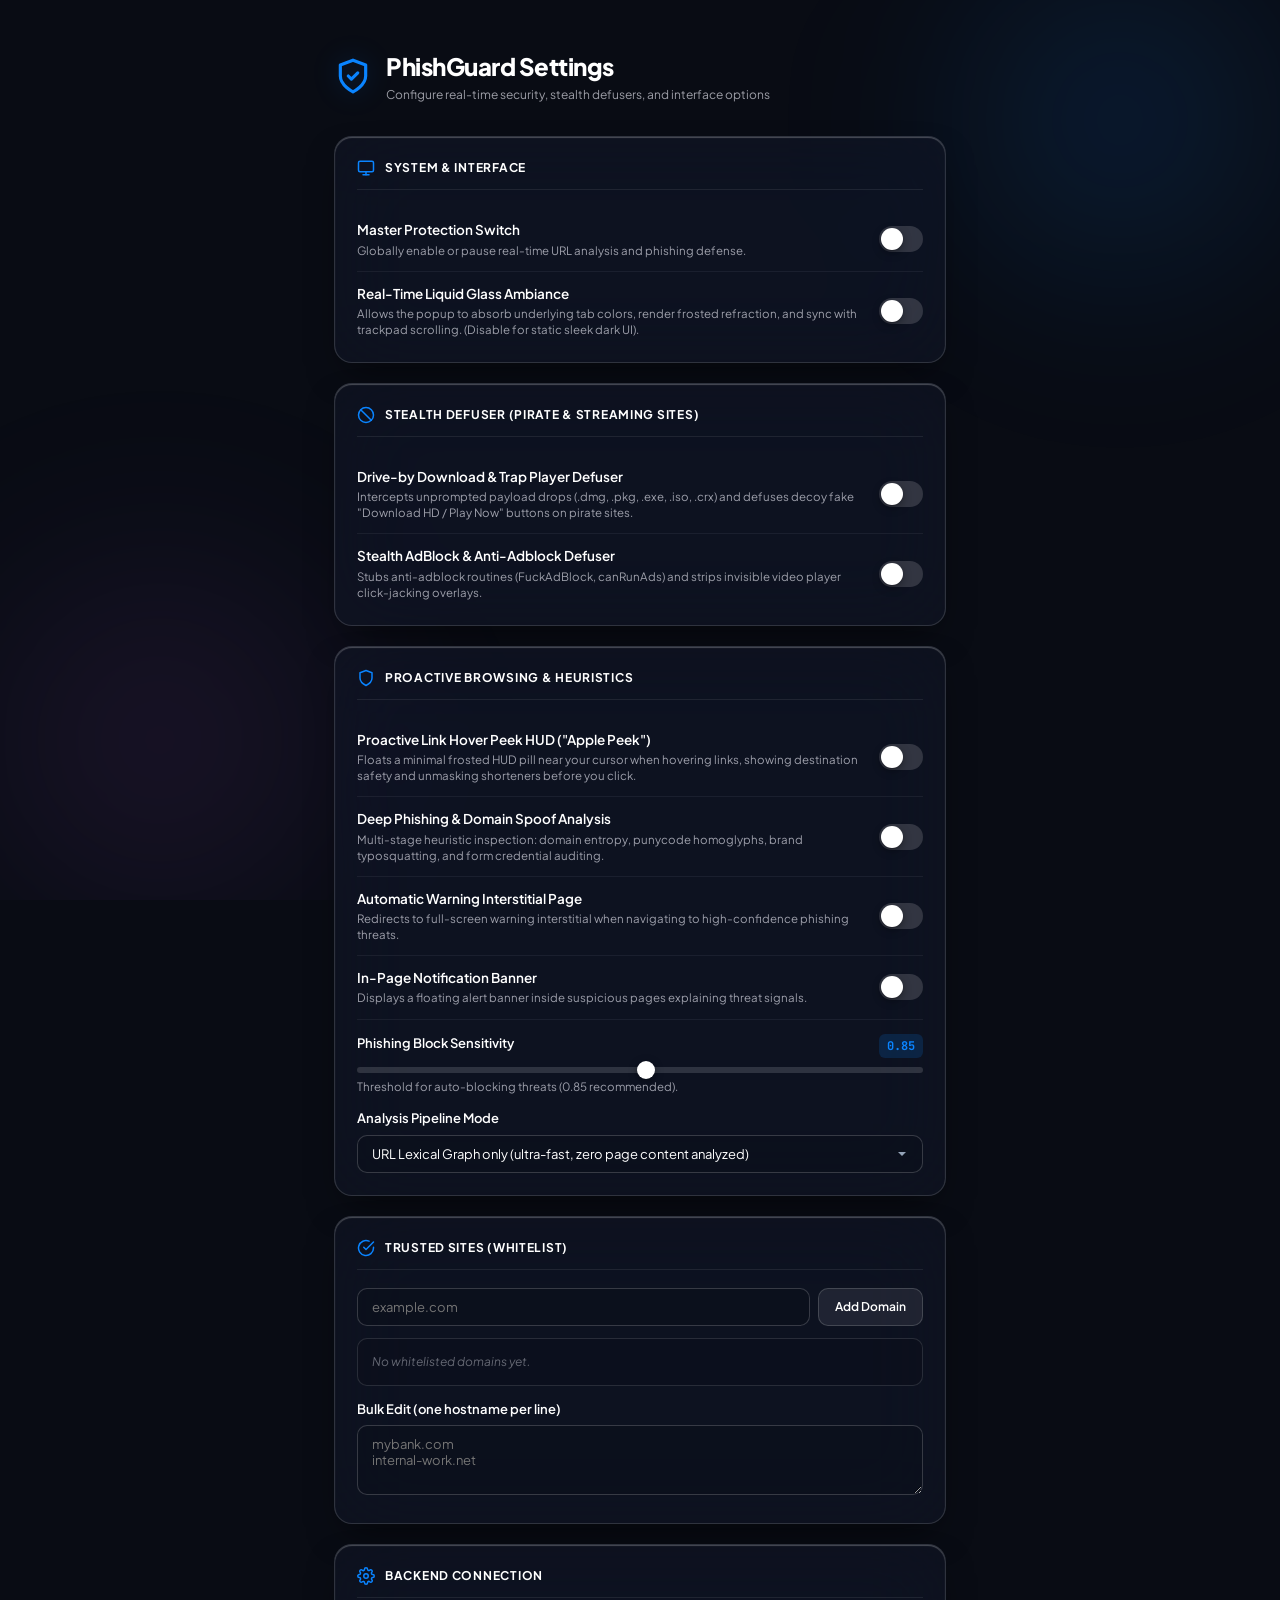
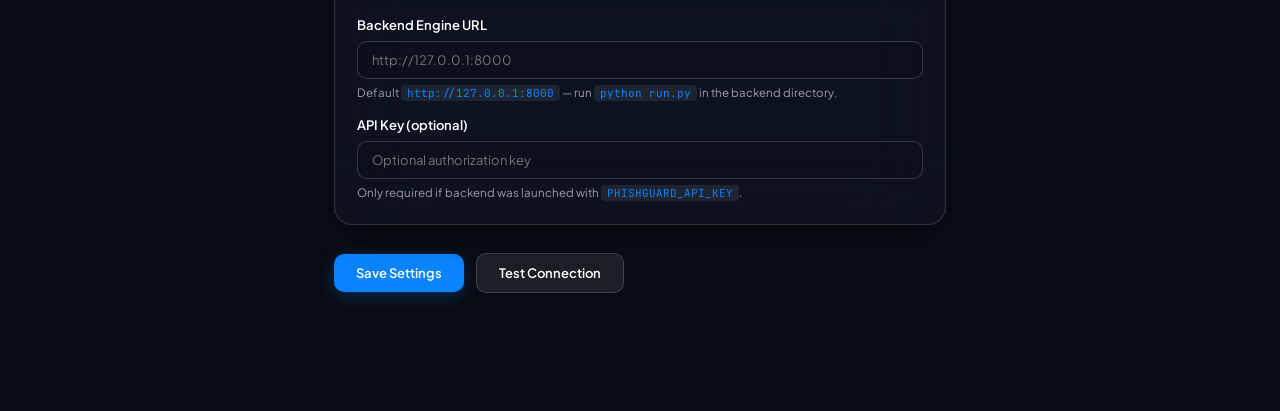
==== extension/options.html @ 9db3e6d0 "feat: initial release of PhishGuard Chromium extension and backend" ====
<!doctype html>
<html lang="en">
<head>
<meta charset="utf-8">
<title>PhishGuard Settings</title>
<link href="https://fonts.googleapis.com/css2?family=Plus+Jakarta+Sans:wght@400;500;600;700;800&family=JetBrains+Mono:wght@500;600&display=swap" rel="stylesheet">
<style>
:root {
  --bg: #090c14;
  --card: rgba(18, 22, 36, 0.65);
  --card-border: rgba(255, 255, 255, 0.14);
  --card-border-hover: rgba(255, 255, 255, 0.24);
  --ink: #ffffff;
  --mute: rgba(235, 235, 245, 0.65);
  --tertiary: rgba(235, 235, 245, 0.40);
  --apple-blue: #0a84ff;
  --apple-blue-glow: rgba(10, 132, 255, 0.25);
  --apple-green: #30d158;
  --apple-red: #ff453a;
  --apple-purple: #bf5af2;
  --radius-card: 18px;
  --radius-dock: 9999px;
  --radius-sm: 10px;
  --spring: 0.25s cubic-bezier(0.2, 0.8, 0.2, 1);
}

* { box-sizing: border-box; margin: 0; padding: 0; }

body {
  font-family: -apple-system, BlinkMacSystemFont, 'Plus Jakarta Sans', "SF Pro Display", sans-serif;
  font-size: 13.5px;
  line-height: 1.5;
  background: var(--bg);
  color: var(--ink);
  min-height: 100vh;
  position: relative;
  overflow-x: hidden;
}

/* Background ambient glows matching VisionOS */
.ambient-glow-bg {
  position: fixed;
  inset: 0;
  pointer-events: none;
  z-index: 0;
  overflow: hidden;
}
.glow-orb-1 {
  position: absolute;
  top: -120px; right: -80px;
  width: 480px; height: 480px;
  border-radius: 50%;
  background: radial-gradient(circle, rgba(10, 132, 255, 0.16) 0%, transparent 70%);
  filter: blur(80px);
}
.glow-orb-2 {
  position: absolute;
  bottom: -100px; left: -100px;
  width: 520px; height: 520px;
  border-radius: 50%;
  background: radial-gradient(circle, rgba(191, 90, 242, 0.12) 0%, transparent 70%);
  filter: blur(90px);
}

.container {
  position: relative;
  z-index: 1;
  max-width: 660px;
  margin: 0 auto;
  padding: 48px 24px 80px;
}

/* ── Header ────────────────────────────────────────── */
.page-header {
  display: flex;
  align-items: center;
  justify-content: space-between;
  margin-bottom: 32px;
}
.header-brand {
  display: flex;
  align-items: center;
  gap: 14px;
}
.header-icon {
  width: 38px;
  height: 38px;
  color: var(--apple-blue);
  filter: drop-shadow(0 0 12px var(--apple-blue-glow));
}
.header-title-wrap h1 {
  font-size: 24px;
  font-weight: 800;
  letter-spacing: -0.02em;
  color: #ffffff;
}
.header-title-wrap span {
  font-size: 12px;
  color: var(--mute);
}

/* ── Frosted Card Sections ─────────────────────────── */
.section {
  background: var(--card);
  backdrop-filter: blur(40px) saturate(200%);
  -webkit-backdrop-filter: blur(40px) saturate(200%);
  border: 0.5px solid var(--card-border);
  border-radius: var(--radius-card);
  padding: 22px;
  margin-bottom: 20px;
  box-shadow: 0 16px 36px -12px rgba(0, 0, 0, 0.55), inset 0 1px 1px 0 rgba(255, 255, 255, 0.25);
  transition: border-color var(--spring);
}
.section:hover {
  border-color: var(--card-border-hover);
}

.section-head {
  display: flex;
  align-items: center;
  gap: 10px;
  margin-bottom: 18px;
  padding-bottom: 12px;
  border-bottom: 0.5px solid rgba(255, 255, 255, 0.08);
}
.section-icon {
  width: 18px;
  height: 18px;
  color: var(--apple-blue);
}
.section-title {
  font-size: 12px;
  font-weight: 700;
  text-transform: uppercase;
  letter-spacing: 0.06em;
  color: #ffffff;
}

/* ── Settings Row with Apple Toggle ────────────────── */
.setting-row {
  display: flex;
  align-items: center;
  justify-content: space-between;
  padding: 12px 0;
  border-bottom: 0.5px solid rgba(255, 255, 255, 0.06);
}
.setting-row:last-child {
  border-bottom: none;
  padding-bottom: 2px;
}
.setting-info {
  padding-right: 18px;
}
.setting-label {
  font-weight: 600;
  font-size: 13.5px;
  color: #ffffff;
  display: block;
}
.setting-desc {
  font-size: 11.5px;
  color: var(--mute);
  margin-top: 2px;
  display: block;
  line-height: 1.4;
}

/* ── Apple iOS System Toggle ───────────────────────── */
.apple-toggle {
  position: relative;
  display: inline-block;
  width: 44px;
  height: 26px;
  flex-shrink: 0;
  cursor: pointer;
  user-select: none;
}
.apple-toggle input {
  opacity: 0;
  width: 0;
  height: 0;
  position: absolute;
}
.apple-toggle-slider {
  position: absolute;
  inset: 0;
  background-color: rgba(120, 120, 128, 0.35);
  border-radius: var(--radius-dock);
  transition: background-color var(--spring);
}
.apple-toggle-slider::before {
  content: "";
  position: absolute;
  height: 22px;
  width: 22px;
  left: 2px;
  bottom: 2px;
  background-color: #ffffff;
  border-radius: 50%;
  box-shadow: 0 3px 8px rgba(0, 0, 0, 0.35), 0 1px 1px rgba(0, 0, 0, 0.16);
  transition: transform var(--spring);
}
.apple-toggle input:checked + .apple-toggle-slider {
  background-color: #34c759;
}
.apple-toggle input:checked + .apple-toggle-slider::before {
  transform: translateX(18px);
}

/* ── Form Controls (Inputs, Selects, Sliders) ──────── */
.control-block {
  margin-top: 14px;
}
.input-label {
  display: block;
  font-weight: 600;
  font-size: 13px;
  color: #ffffff;
  margin-bottom: 6px;
}
.input-hint {
  font-size: 11.5px;
  color: var(--mute);
  margin-top: 5px;
  display: block;
}
.input-hint code {
  background: rgba(255, 255, 255, 0.08);
  padding: 1px 6px;
  border-radius: 4px;
  font-family: 'JetBrains Mono', monospace;
  font-size: 11px;
  color: var(--apple-blue);
}

input[type="text"],
input[type="password"],
select,
textarea {
  width: 100%;
  padding: 10px 14px;
  border: 0.5px solid rgba(255, 255, 255, 0.18);
  border-radius: var(--radius-sm);
  background: rgba(12, 16, 28, 0.75);
  color: #ffffff;
  font-family: inherit;
  font-size: 13px;
  transition: border-color var(--spring), box-shadow var(--spring);
  outline: none;
}
input:focus, select:focus, textarea:focus {
  border-color: var(--apple-blue);
  box-shadow: 0 0 0 3px var(--apple-blue-glow);
}

select {
  appearance: none;
  background-image: url("data:image/svg+xml,%3Csvg xmlns='http://www.w3.org/2000/svg' width='12' height='12' fill='%2394a3b8'%3E%3Cpath d='M2 4l4 4 4-4'/%3E%3C/svg%3E");
  background-repeat: no-repeat;
  background-position: right 14px center;
  padding-right: 36px;
  cursor: pointer;
}

/* ── Range Slider ──────────────────────────────────── */
.range-wrap {
  display: flex;
  align-items: center;
  gap: 16px;
  margin-top: 8px;
}
input[type="range"] {
  -webkit-appearance: none;
  flex: 1;
  height: 6px;
  background: rgba(255, 255, 255, 0.14);
  border-radius: 99px;
  outline: none;
  border: none;
}
input[type="range"]::-webkit-slider-thumb {
  -webkit-appearance: none;
  width: 18px;
  height: 18px;
  border-radius: 50%;
  background: #ffffff;
  cursor: pointer;
  box-shadow: 0 2px 8px rgba(0, 0, 0, 0.4);
  transition: transform var(--spring);
}
input[type="range"]::-webkit-slider-thumb:hover {
  transform: scale(1.15);
}
.range-badge {
  font-family: 'JetBrains Mono', monospace;
  font-size: 12px;
  font-weight: 700;
  color: var(--apple-blue);
  background: rgba(10, 132, 255, 0.16);
  padding: 3px 8px;
  border-radius: 6px;
}

/* ── Trusted Sites Chips & Add Input ───────────────── */
.whitelist-add-row {
  display: flex;
  gap: 8px;
  margin-bottom: 12px;
}
.whitelist-add-row input {
  flex: 1;
}
.whitelist-chips {
  display: flex;
  flex-wrap: wrap;
  gap: 6px;
  min-height: 38px;
  padding: 10px;
  background: rgba(12, 16, 28, 0.6);
  border: 0.5px solid rgba(255, 255, 255, 0.12);
  border-radius: var(--radius-sm);
  max-height: 160px;
  overflow-y: auto;
}
.whitelist-chip {
  display: inline-flex;
  align-items: center;
  gap: 6px;
  background: rgba(255, 255, 255, 0.08);
  border: 0.5px solid rgba(255, 255, 255, 0.16);
  padding: 3px 10px;
  border-radius: 99px;
  font-size: 11.5px;
  color: #ffffff;
  font-family: 'JetBrains Mono', monospace;
}
.chip-remove-btn {
  background: transparent;
  border: none;
  color: var(--mute);
  font-size: 14px;
  line-height: 1;
  cursor: pointer;
  transition: color var(--spring);
}
.chip-remove-btn:hover {
  color: var(--apple-red);
}
.whitelist-empty {
  font-size: 12px;
  color: var(--tertiary);
  font-style: italic;
  padding: 4px;
}

/* ── Action Buttons ────────────────────────────────── */
.btn-row {
  display: flex;
  align-items: center;
  gap: 12px;
  margin-top: 28px;
}
button {
  font-family: inherit;
  font-weight: 600;
  font-size: 13px;
  padding: 11px 22px;
  border-radius: var(--radius-sm);
  cursor: pointer;
  transition: all var(--spring);
  border: none;
  display: inline-flex;
  align-items: center;
  justify-content: center;
  gap: 8px;
}
.btn-primary {
  background: var(--apple-blue);
  color: #ffffff;
  box-shadow: 0 4px 16px var(--apple-blue-glow);
}
.btn-primary:hover {
  background: #0071e3;
  transform: translateY(-1px);
}
.btn-secondary {
  background: rgba(255, 255, 255, 0.08);
  color: #ffffff;
  border: 0.5px solid rgba(255, 255, 255, 0.16);
}
.btn-secondary:hover {
  background: rgba(255, 255, 255, 0.14);
}
.btn-sm {
  padding: 8px 16px;
  font-size: 12px;
}

/* Status Toast */
#statusToast {
  margin-top: 16px;
  font-size: 12.5px;
  font-weight: 500;
  min-height: 22px;
  transition: color var(--spring);
}
#statusToast.success { color: var(--apple-green); }
#statusToast.error { color: var(--apple-red); }
</style>
</head>
<body>
<div class="ambient-glow-bg">
  <div class="glow-orb-1"></div>
  <div class="glow-orb-2"></div>
</div>

<div class="container">
  <!-- Top Navigation Header -->
  <header class="page-header">
    <div class="header-brand">
      <svg class="header-icon" viewBox="0 0 24 24" fill="none" stroke="currentColor" stroke-width="2" stroke-linecap="round" stroke-linejoin="round">
        <path d="M12 22s8-4 8-10V5l-8-3-8 3v7c0 6 8 10 8 10z"/>
        <path d="m9 12 2 2 4-4"/>
      </svg>
      <div class="header-title-wrap">
        <h1>PhishGuard Settings</h1>
        <span>Configure real-time security, stealth defusers, and interface options</span>
      </div>
    </div>
  </header>

  <!-- SECTION 1: SYSTEM & INTERFACE -->
  <section class="section">
    <div class="section-head">
      <svg class="section-icon" viewBox="0 0 24 24" fill="none" stroke="currentColor" stroke-width="2" stroke-linecap="round" stroke-linejoin="round">
        <rect x="2" y="3" width="20" height="14" rx="2" ry="2"/>
        <line x1="8" y1="21" x2="16" y2="21"/>
        <line x1="12" y1="17" x2="12" y2="21"/>
      </svg>
      <h2 class="section-title">System & Interface</h2>
    </div>

    <!-- Toggle: Master Protection -->
    <div class="setting-row">
      <div class="setting-info">
        <span class="setting-label">Master Protection Switch</span>
        <span class="setting-desc">Globally enable or pause real-time URL analysis and phishing defense.</span>
      </div>
      <label class="apple-toggle">
        <input id="enabled" type="checkbox">
        <span class="apple-toggle-slider"></span>
      </label>
    </div>

    <!-- Toggle: Real-Time Liquid Glass UI -->
    <div class="setting-row">
      <div class="setting-info">
        <span class="setting-label">Real-Time Liquid Glass Ambiance</span>
        <span class="setting-desc">Allows the popup to absorb underlying tab colors, render frosted refraction, and sync with trackpad scrolling. (Disable for static sleek dark UI).</span>
      </div>
      <label class="apple-toggle">
        <input id="liquidGlass" type="checkbox">
        <span class="apple-toggle-slider"></span>
      </label>
    </div>
  </section>

  <!-- SECTION 2: STREAMING & PIRATE SITE DEFUSER -->
  <section class="section">
    <div class="section-head">
      <svg class="section-icon" viewBox="0 0 24 24" fill="none" stroke="currentColor" stroke-width="2" stroke-linecap="round" stroke-linejoin="round">
        <circle cx="12" cy="12" r="10"/>
        <line x1="4.93" y1="4.93" x2="19.07" y2="19.07"/>
      </svg>
      <h2 class="section-title">Stealth Defuser (Pirate & Streaming Sites)</h2>
    </div>

    <!-- Toggle: Drive-by Download & Decoy Trap Defuser -->
    <div class="setting-row">
      <div class="setting-info">
        <span class="setting-label">Drive-by Download & Trap Player Defuser</span>
        <span class="setting-desc">Intercepts unprompted payload drops (.dmg, .pkg, .exe, .iso, .crx) and defuses decoy fake "Download HD / Play Now" buttons on pirate sites.</span>
      </div>
      <label class="apple-toggle">
        <input id="driveByDefuser" type="checkbox">
        <span class="apple-toggle-slider"></span>
      </label>
    </div>

    <!-- Toggle: Stealth AdBlocker -->
    <div class="setting-row">
      <div class="setting-info">
        <span class="setting-label">Stealth AdBlock & Anti-Adblock Defuser</span>
        <span class="setting-desc">Stubs anti-adblock routines (FuckAdBlock, canRunAds) and strips invisible video player click-jacking overlays.</span>
      </div>
      <label class="apple-toggle">
        <input id="stealthAdblock" type="checkbox">
        <span class="apple-toggle-slider"></span>
      </label>
    </div>
  </section>

  <!-- SECTION 3: PROACTIVE BROWSING & HEURISTIC DEFENSE -->
  <section class="section">
    <div class="section-head">
      <svg class="section-icon" viewBox="0 0 24 24" fill="none" stroke="currentColor" stroke-width="2" stroke-linecap="round" stroke-linejoin="round">
        <path d="M12 22s8-4 8-10V5l-8-3-8 3v7c0 6 8 10 8 10z"/>
      </svg>
      <h2 class="section-title">Proactive Browsing & Heuristics</h2>
    </div>

    <!-- Toggle: Link Hover Peek HUD -->
    <div class="setting-row">
      <div class="setting-info">
        <span class="setting-label">Proactive Link Hover Peek HUD ("Apple Peek")</span>
        <span class="setting-desc">Floats a minimal frosted HUD pill near your cursor when hovering links, showing destination safety and unmasking shorteners before you click.</span>
      </div>
      <label class="apple-toggle">
        <input id="linkHoverHud" type="checkbox">
        <span class="apple-toggle-slider"></span>
      </label>
    </div>

    <!-- Toggle: Phishing Shield -->
    <div class="setting-row">
      <div class="setting-info">
        <span class="setting-label">Deep Phishing & Domain Spoof Analysis</span>
        <span class="setting-desc">Multi-stage heuristic inspection: domain entropy, punycode homoglyphs, brand typosquatting, and form credential auditing.</span>
      </div>
      <label class="apple-toggle">
        <input id="phishingShield" type="checkbox">
        <span class="apple-toggle-slider"></span>
      </label>
    </div>

    <!-- Toggle: Auto Block Warning Page -->
    <div class="setting-row">
      <div class="setting-info">
        <span class="setting-label">Automatic Warning Interstitial Page</span>
        <span class="setting-desc">Redirects to full-screen warning interstitial when navigating to high-confidence phishing threats.</span>
      </div>
      <label class="apple-toggle">
        <input id="autoBlock" type="checkbox">
        <span class="apple-toggle-slider"></span>
      </label>
    </div>

    <!-- Toggle: In-Page Banner -->
    <div class="setting-row">
      <div class="setting-info">
        <span class="setting-label">In-Page Notification Banner</span>
        <span class="setting-desc">Displays a floating alert banner inside suspicious pages explaining threat signals.</span>
      </div>
      <label class="apple-toggle">
        <input id="banner" type="checkbox">
        <span class="apple-toggle-slider"></span>
      </label>
    </div>

    <!-- Block Threshold Slider -->
    <div class="control-block">
      <div style="display:flex;justify-content:space-between;align-items:center">
        <span class="input-label">Phishing Block Sensitivity</span>
        <span class="range-badge" id="thrVal">0.85</span>
      </div>
      <div class="range-wrap">
        <input id="blockThreshold" type="range" min="0.50" max="0.99" step="0.01">
      </div>
      <span class="input-hint">Threshold for auto-blocking threats (0.85 recommended).</span>
    </div>

    <!-- Scan Depth Mode -->
    <div class="control-block">
      <span class="input-label">Analysis Pipeline Mode</span>
      <select id="mode">
        <option value="url">URL Lexical Graph only (ultra-fast, zero page content analyzed)</option>
        <option value="auto">URL + DOM Structure, screenshot only when server requests (recommended)</option>
        <option value="always">Always capture downscaled screenshot (demonstrations)</option>
      </select>
    </div>
  </section>

  <!-- SECTION 4: TRUSTED SITES (WHITELIST) -->
  <section class="section">
    <div class="section-head">
      <svg class="section-icon" viewBox="0 0 24 24" fill="none" stroke="currentColor" stroke-width="2" stroke-linecap="round" stroke-linejoin="round">
        <path d="M22 11.08V12a10 10 0 1 1-5.93-9.14"/>
        <polyline points="22 4 12 14.01 9 11.01"/>
      </svg>
      <h2 class="section-title">Trusted Sites (Whitelist)</h2>
    </div>

    <div class="whitelist-add-row">
      <input id="newDomainInput" type="text" placeholder="example.com">
      <button id="addDomainBtn" class="btn-secondary btn-sm">Add Domain</button>
    </div>

    <div class="whitelist-chips" id="whitelistChips">
      <span class="whitelist-empty">No whitelisted domains yet.</span>
    </div>

    <div class="control-block" style="margin-top:14px">
      <span class="input-label">Bulk Edit (one hostname per line)</span>
      <textarea id="allowlist" rows="3" placeholder="mybank.com&#10;internal-work.net"></textarea>
    </div>
  </section>

  <!-- SECTION 5: BACKEND CONNECTION -->
  <section class="section">
    <div class="section-head">
      <svg class="section-icon" viewBox="0 0 24 24" fill="none" stroke="currentColor" stroke-width="2" stroke-linecap="round" stroke-linejoin="round">
        <circle cx="12" cy="12" r="3"/>
        <path d="M19.4 15a1.65 1.65 0 0 0 .33 1.82l.06.06a2 2 0 0 1 0 2.83 2 2 0 0 1-2.83 0l-.06-.06a1.65 1.65 0 0 0-1.82-.33 1.65 1.65 0 0 0-1 1.51V21a2 2 0 0 1-2 2 2 2 0 0 1-2-2v-.09A1.65 1.65 0 0 0 9 19.4a1.65 1.65 0 0 0-1.82.33l-.06.06a2 2 0 0 1-2.83 0 2 2 0 0 1 0-2.83l.06-.06a1.65 1.65 0 0 0 .33-1.82 1.65 1.65 0 0 0-1.51-1H3a2 2 0 0 1-2-2 2 2 0 0 1 2-2h.09A1.65 1.65 0 0 0 4.6 9a1.65 1.65 0 0 0-.33-1.82l-.06-.06a2 2 0 0 1 0-2.83 2 2 0 0 1 2.83 0l.06.06a1.65 1.65 0 0 0 1.82.33H9a1.65 1.65 0 0 0 1-1.51V3a2 2 0 0 1 2-2 2 2 0 0 1 2 2v.09a1.65 1.65 0 0 0 1 1.51 1.65 1.65 0 0 0 1.82-.33l.06-.06a2 2 0 0 1 2.83 0 2 2 0 0 1 0 2.83l-.06.06a1.65 1.65 0 0 0-.33 1.82V9a1.65 1.65 0 0 0 1.51 1H21a2 2 0 0 1 2 2 2 2 0 0 1-2 2h-.09a1.65 1.65 0 0 0-1.51 1z"/>
      </svg>
      <h2 class="section-title">Backend Connection</h2>
    </div>

    <div class="control-block">
      <span class="input-label">Backend Engine URL</span>
      <input id="apiBase" type="text" placeholder="http://127.0.0.1:8000">
      <span class="input-hint">Default <code>http://127.0.0.1:8000</code> — run <code>python run.py</code> in the backend directory.</span>
    </div>

    <div class="control-block">
      <span class="input-label">API Key (optional)</span>
      <input id="apiKey" type="password" autocomplete="off" placeholder="Optional authorization key">
      <span class="input-hint">Only required if backend was launched with <code>PHISHGUARD_API_KEY</code>.</span>
    </div>
  </section>

  <!-- Save & Actions -->
  <div class="btn-row">
    <button id="save" class="btn-primary">Save Settings</button>
    <button id="test" class="btn-secondary">Test Connection</button>
  </div>
  <p id="statusToast" role="status"></p>
</div>

<script src="options.js"></script>
</body>
</html>
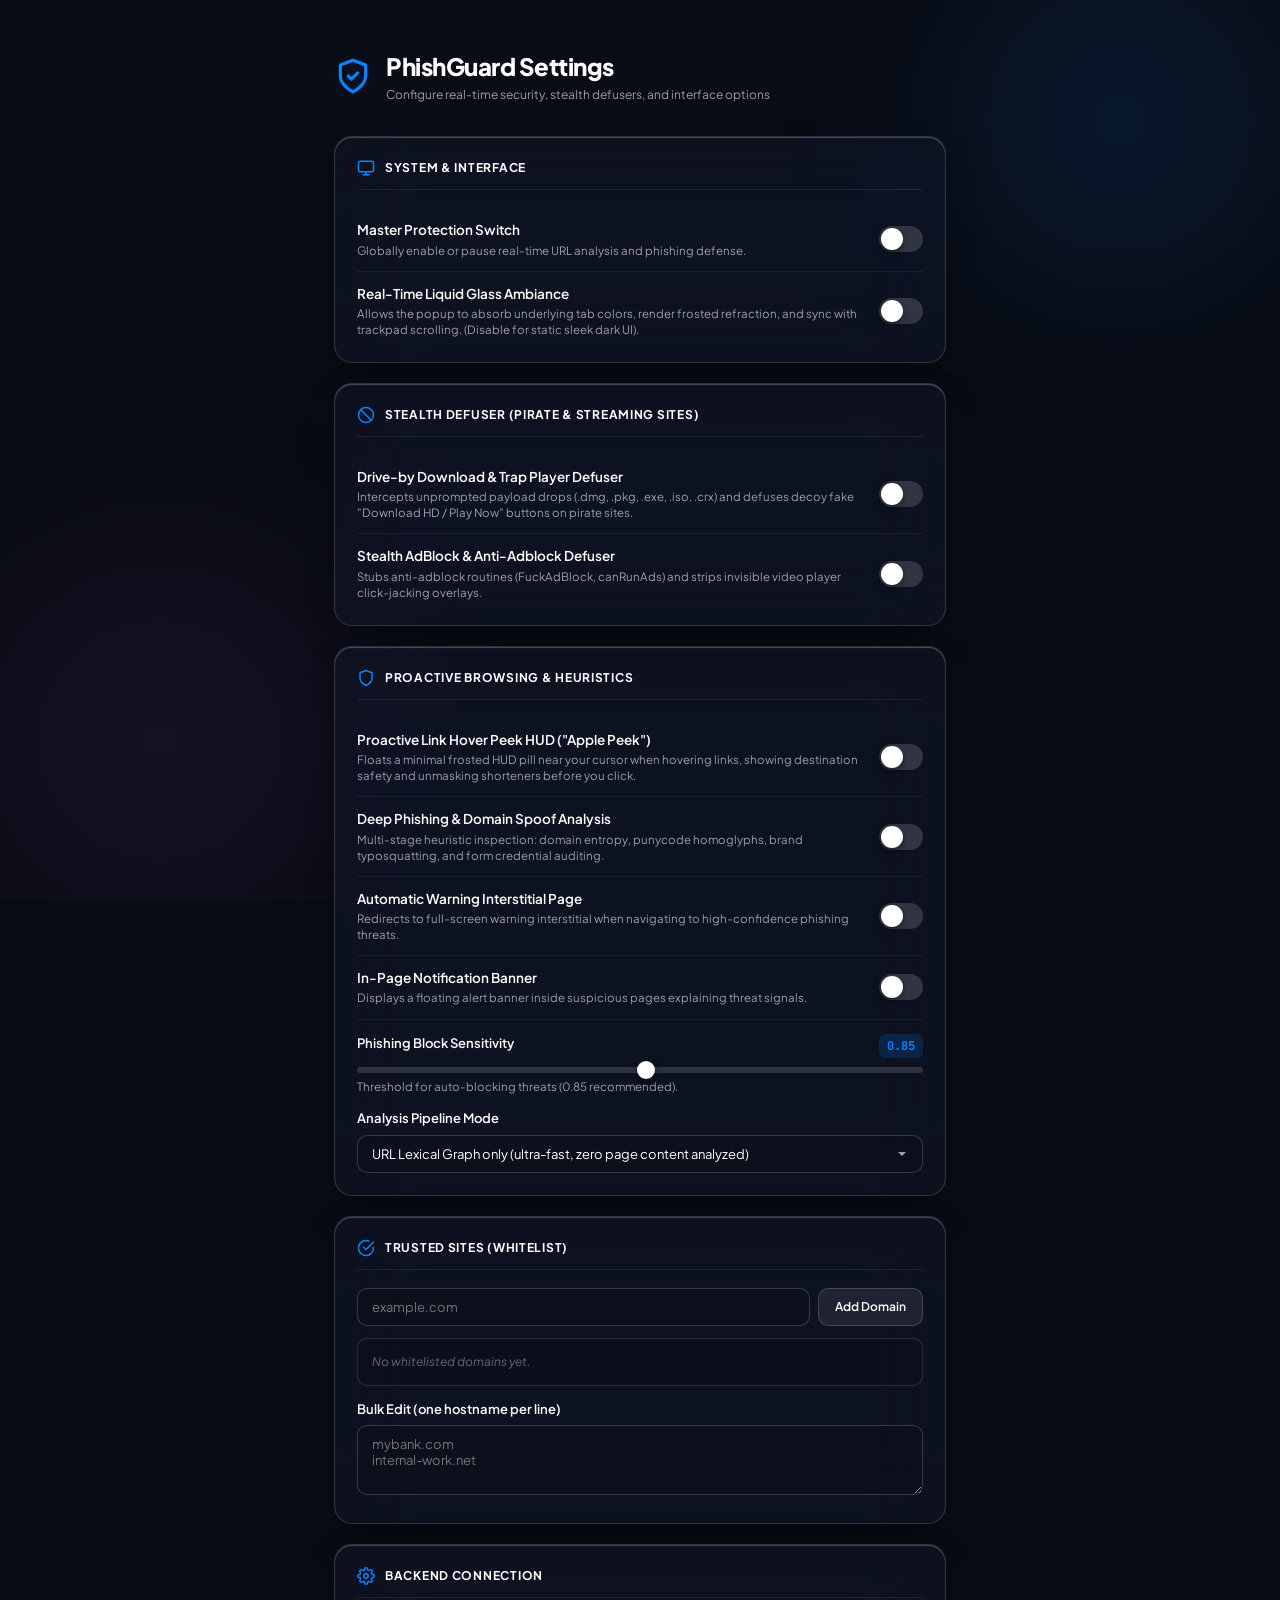
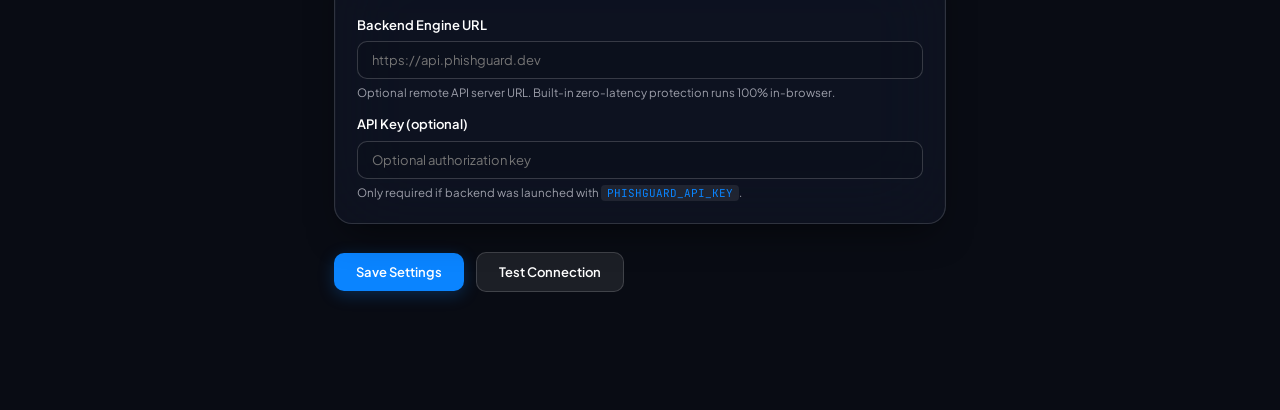
==== commit 13402518: "chore: remove deprecated python backend and launcher scripts, streamline to pure in-browser extensio" ====
--- a/extension/options.html
+++ b/extension/options.html
@@ -617,8 +617,8 @@
 
     <div class="control-block">
       <span class="input-label">Backend Engine URL</span>
-      <input id="apiBase" type="text" placeholder="http://127.0.0.1:8000">
-      <span class="input-hint">Default <code>http://127.0.0.1:8000</code> — run <code>python run.py</code> in the backend directory.</span>
+      <input id="apiBase" type="text" placeholder="https://api.phishguard.dev">
+      <span class="input-hint">Optional remote API server URL. Built-in zero-latency protection runs 100% in-browser.</span>
     </div>
 
     <div class="control-block">
